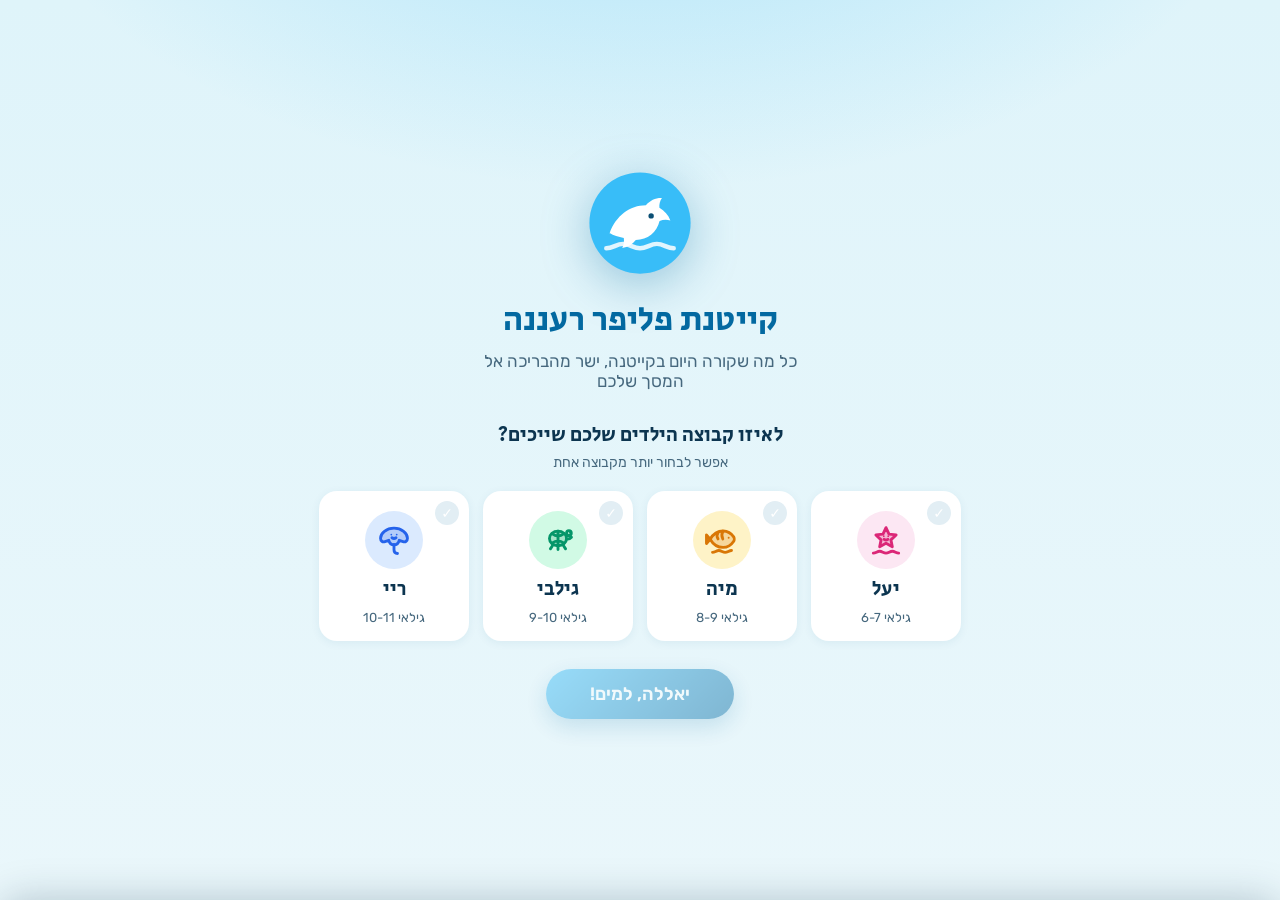
==== index.html @ cd1a670d "קייטנת פליפר רעננה: אפליקציית לו"ז חיה להורים - לו"ז יומי לכל קבוצה עם ציר זמן פרופורציונלי, אייקוני" ====
<!DOCTYPE html>
<html lang="he" dir="rtl">
<head>
  <meta charset="UTF-8">
  <meta name="viewport" content="width=device-width, initial-scale=1, viewport-fit=cover">
  <title>קייטנת פליפר רעננה — הלו"ז היומי</title>
  <meta name="description" content="הלו&quot;ז היומי של קייטנת פליפר ברעננה: מה הילדים עושים עכשיו, מה מחכה בהמשך היום, והודעות חשובות להורים.">
  <meta name="theme-color" content="#0c4a6e">
  <link rel="icon" href="assets/favicon.svg" type="image/svg+xml">
  <link rel="apple-touch-icon" href="assets/favicon.svg">
  <link rel="preconnect" href="https://fonts.googleapis.com">
  <link rel="preconnect" href="https://fonts.gstatic.com" crossorigin>
  <link href="https://fonts.googleapis.com/css2?family=Rubik:wght@400;500;600;700&family=Secular+One&display=swap" rel="stylesheet">
  <link rel="stylesheet" href="css/style.css">
</head>
<body>

  <!-- שער כניסה: בחירת קבוצות -->
  <div id="gate" hidden>
    <div class="gate-logo" id="gate-logo"></div>
    <h1 class="gate-title">קייטנת פליפר רעננה</h1>
    <p class="gate-sub">כל מה שקורה היום בקייטנה, ישר מהבריכה אל המסך שלכם</p>
    <h2 class="gate-question">לאיזו קבוצה הילדים שלכם שייכים?</h2>
    <p class="gate-hint">אפשר לבחור יותר מקבוצה אחת</p>
    <div class="group-grid" id="gate-groups"></div>
    <button class="gate-cta" id="gate-cta" disabled>יאללה, למים!</button>
  </div>

  <!-- האפליקציה -->
  <div id="app" hidden>
    <div class="sticky-stack" id="sticky-stack">
      <header class="topbar">
        <div class="logo" id="top-logo"></div>
        <div class="titles">
          <h1>קייטנת פליפר רעננה</h1>
          <div class="day-theme" id="top-theme"></div>
        </div>
        <button class="settings-btn" id="settings-btn" aria-label="החלפת קבוצות">
          <svg viewBox="0 0 24 24" fill="none" stroke="currentColor" stroke-width="1.8" stroke-linecap="round">
            <circle cx="12" cy="12" r="3.2"/>
            <path d="M19.4 13.9a7.6 7.6 0 000-3.8l2-1.5-2-3.4-2.4.9a7.6 7.6 0 00-3.3-1.9L13.2 2h-2.4l-.5 2.2a7.6 7.6 0 00-3.3 1.9l-2.4-.9-2 3.4 2 1.5a7.6 7.6 0 000 3.8l-2 1.5 2 3.4 2.4-.9a7.6 7.6 0 003.3 1.9l.5 2.2h2.4l.5-2.2a7.6 7.6 0 003.3-1.9l2.4.9 2-3.4z"/>
          </svg>
        </button>
      </header>
      <div class="ticker" id="ticker" hidden>
        <div class="ticker-track" id="ticker-track"></div>
      </div>
      <nav class="days" id="days" aria-label="ימי הקייטנה"></nav>
    </div>

    <section class="now-banner" id="now-banner" hidden></section>

    <div class="tl-scroll">
      <div class="timeline" id="timeline"></div>
    </div>

    <div class="hours-note">
      <span class="pill">יום קצר עד <b>13:30</b></span>
      <span class="pill">יום ארוך עד <b>16:00</b></span>
    </div>

    <section class="legend" id="legend"></section>

    <div class="sync-note" id="sync-note"></div>
    <footer class="credit">
      עשוי באהבה לקייטנת פליפר רעננה 💙
    </footer>
  </div>

  <!-- הגדרות -->
  <div class="sheet-backdrop" id="sheet-backdrop"></div>
  <div class="settings-sheet" id="settings-sheet" role="dialog" aria-label="הגדרות">
    <div class="sheet-handle"></div>
    <h2>הקבוצות שלנו</h2>
    <p class="s-sub">בחרו את הקבוצות שתרצו לראות. הבחירה נשמרת במכשיר.</p>
    <div class="group-grid" id="settings-groups"></div>
    <button class="sheet-save" id="sheet-save">שמירה</button>
    <div class="sheet-links">
      <a href="admin.html">ניהול הקייטנה</a>
    </div>
  </div>

  <script type="module" src="js/app.js"></script>
</body>
</html>
---- css/style.css ----
/* ============ קייטנת פליפר רעננה — עיצוב ============ */

:root {
  --ink: #0c3550;
  --ink-soft: #46687e;
  --bg: #eaf7fb;
  --card: #ffffff;
  --brand-1: #38bdf8;
  --brand-2: #0369a1;
  --sun: #fbbf24;
  --coral: #fb7185;
  --line: #d3e8f0;
  --radius: 18px;
  --shadow: 0 6px 24px rgba(7, 89, 133, .10);
  --shadow-soft: 0 2px 10px rgba(7, 89, 133, .07);
  --min-px: 2.3;   /* פיקסלים לדקה בציר הזמן */
  --sticky-top: 0px;
}

* { margin: 0; padding: 0; box-sizing: border-box; }

html { scroll-behavior: smooth; }

body {
  font-family: 'Rubik', system-ui, sans-serif;
  color: var(--ink);
  background:
    radial-gradient(1200px 500px at 85% -100px, rgba(56, 189, 248, .18), transparent 60%),
    radial-gradient(900px 420px at 10% -80px, rgba(251, 191, 36, .14), transparent 60%),
    var(--bg);
  min-height: 100vh;
  -webkit-font-smoothing: antialiased;
}

h1, h2, h3, .display { font-family: 'Secular One', 'Rubik', sans-serif; font-weight: 400; }

button { font: inherit; color: inherit; background: none; border: 0; cursor: pointer; -webkit-tap-highlight-color: transparent; }

svg { display: block; }

/* ============ שער כניסה ============ */

#gate[hidden], .ticker[hidden], .now-banner[hidden] { display: none; }

#gate {
  min-height: 100vh; min-height: 100dvh;
  display: flex; flex-direction: column; align-items: center; justify-content: center;
  padding: 28px 20px 40px;
  text-align: center;
  background:
    radial-gradient(1000px 600px at 50% -200px, rgba(56, 189, 248, .30), transparent 65%),
    linear-gradient(180deg, #dff4fa 0%, #eaf7fb 100%);
}

.gate-logo { width: 108px; height: 108px; filter: drop-shadow(0 10px 24px rgba(3, 105, 161, .35)); animation: float 4s ease-in-out infinite; }

@keyframes float {
  0%, 100% { transform: translateY(0) rotate(-2deg); }
  50% { transform: translateY(-10px) rotate(2deg); }
}

.gate-title { font-size: 34px; margin-top: 18px; color: var(--brand-2); }
.gate-sub { font-size: 17px; color: var(--ink-soft); margin-top: 6px; max-width: 340px; }
.gate-question { margin-top: 30px; font-size: 20px; }
.gate-hint { color: var(--ink-soft); font-size: 14px; margin-top: 4px; }

.group-grid {
  display: grid; grid-template-columns: repeat(2, minmax(140px, 170px));
  gap: 14px; margin-top: 20px; width: 100%; max-width: 380px; justify-content: center;
}

.group-card {
  position: relative;
  background: var(--card);
  border: 2.5px solid transparent;
  border-radius: var(--radius);
  padding: 18px 10px 14px;
  box-shadow: var(--shadow-soft);
  display: flex; flex-direction: column; align-items: center; gap: 6px;
  transition: transform .15s ease, border-color .15s ease, box-shadow .15s ease;
}
.group-card:active { transform: scale(.96); }
.group-card .avatar { width: 58px; height: 58px; border-radius: 50%; display: grid; place-items: center; }
.group-card .avatar svg { width: 38px; height: 38px; }
.group-card .g-name { font-size: 20px; font-family: 'Secular One', sans-serif; }
.group-card .g-ages { font-size: 13px; color: var(--ink-soft); }
.group-card .tick {
  position: absolute; top: 8px; inset-inline-start: 8px;
  width: 24px; height: 24px; border-radius: 50%;
  background: #e2eef4; color: #fff; display: grid; place-items: center;
  font-size: 14px; transition: background .15s ease;
}
.group-card.selected { border-color: var(--gc, var(--brand-1)); box-shadow: var(--shadow); }
.group-card.selected .tick { background: var(--gc, var(--brand-1)); }

.gate-cta {
  margin-top: 28px;
  background: linear-gradient(135deg, var(--brand-1), var(--brand-2));
  color: #fff; font-size: 18px; font-weight: 600;
  padding: 14px 44px; border-radius: 999px;
  box-shadow: 0 8px 22px rgba(3, 105, 161, .35);
  transition: opacity .15s ease, transform .15s ease;
}
.gate-cta:disabled { opacity: .45; }
.gate-cta:not(:disabled):active { transform: scale(.97); }

/* ============ מבנה ראשי ============ */

#app[hidden] { display: none; }

.sticky-stack { position: sticky; top: 0; z-index: 50; }

.topbar {
  background: linear-gradient(135deg, #0c4a6e 0%, #0369a1 55%, #0ea5e9 130%);
  color: #fff;
  padding: 10px 16px;
  display: flex; align-items: center; gap: 10px;
}
.topbar .logo { width: 40px; height: 40px; flex: 0 0 auto; }
.topbar .titles { flex: 1; min-width: 0; }
.topbar h1 { font-size: 19px; line-height: 1.1; }
.topbar .day-theme { font-size: 12.5px; opacity: .85; white-space: nowrap; overflow: hidden; text-overflow: ellipsis; }
.topbar .settings-btn {
  width: 40px; height: 40px; border-radius: 12px;
  background: rgba(255, 255, 255, .14);
  display: grid; place-items: center;
}
.topbar .settings-btn svg { width: 22px; height: 22px; }

/* ============ טיקר הודעות ============ */

.ticker {
  background: #083b5c;
  color: #fdf6d8;
  overflow: hidden; position: relative;
  border-bottom: 2px solid rgba(56, 189, 248, .4);
}
.ticker-track {
  display: inline-flex; gap: 44px; align-items: center;
  padding: 8px 0;
  white-space: nowrap;
  animation: ticker var(--ticker-dur, 30s) linear infinite;
  will-change: transform;
}
.ticker:active .ticker-track, .ticker:hover .ticker-track { animation-play-state: paused; }
@keyframes ticker { from { transform: translateX(0); } to { transform: translateX(50%); } }

.ticker-item { display: inline-flex; align-items: center; gap: 8px; font-size: 14.5px; }
.ticker-item .dot { width: 7px; height: 7px; border-radius: 50%; background: var(--sun); flex: 0 0 auto; }
.ticker-item.important { color: #ffe4a8; font-weight: 600; }
.ticker-item.important .dot { background: var(--coral); box-shadow: 0 0 0 3px rgba(251, 113, 133, .3); }

/* ============ ניווט ימים ============ */

.days {
  background: rgba(234, 247, 251, .92);
  backdrop-filter: blur(10px);
  border-bottom: 1px solid var(--line);
  display: flex; gap: 8px; padding: 10px 14px;
  overflow-x: auto; scrollbar-width: none;
}
.days::-webkit-scrollbar { display: none; }

.day-chip {
  flex: 0 0 auto;
  display: flex; flex-direction: column; align-items: center;
  padding: 7px 16px; border-radius: 14px;
  background: #fff; border: 1.5px solid var(--line);
  color: var(--ink-soft);
  transition: all .15s ease;
}
.day-chip .d-letter { font-family: 'Secular One', sans-serif; font-size: 16px; color: var(--ink); }
.day-chip .d-date { font-size: 11.5px; }
.day-chip.active {
  background: linear-gradient(135deg, var(--brand-1), var(--brand-2));
  border-color: transparent; color: rgba(255, 255, 255, .85);
  box-shadow: 0 4px 14px rgba(3, 105, 161, .3);
}
.day-chip.active .d-letter { color: #fff; }
.day-chip.today:not(.active) { border-color: var(--sun); }
.day-chip.today .d-letter::after { content: '●'; font-size: 7px; color: var(--sun); vertical-align: super; margin-inline-start: 3px; }

/* ============ באנר "עכשיו" ============ */

.now-banner {
  margin: 14px 14px 0;
  border-radius: var(--radius);
  background: linear-gradient(120deg, #fff7e0, #ffffff 70%);
  border: 1.5px solid #fde68a;
  box-shadow: var(--shadow-soft);
  padding: 12px 14px;
  display: flex; flex-direction: column; gap: 10px;
}
.now-banner .nb-head { display: flex; align-items: center; gap: 8px; font-size: 13px; font-weight: 600; color: #b45309; }
.now-banner .pulse {
  width: 10px; height: 10px; border-radius: 50%; background: var(--coral);
  animation: pulse 1.6s ease-out infinite;
}
@keyframes pulse {
  0% { box-shadow: 0 0 0 0 rgba(251, 113, 133, .55); }
  100% { box-shadow: 0 0 0 12px rgba(251, 113, 133, 0); }
}
.nb-row { display: flex; align-items: center; gap: 10px; }
.nb-row .nb-icon {
  width: 40px; height: 40px; border-radius: 12px; flex: 0 0 auto;
  display: grid; place-items: center;
}
.nb-row .nb-icon svg { width: 24px; height: 24px; }
.nb-row .nb-info { flex: 1; min-width: 0; }
.nb-row .nb-group { font-size: 12px; font-weight: 600; }
.nb-row .nb-label { font-size: 15px; font-weight: 500; line-height: 1.25; }
.nb-row .nb-time { font-size: 12px; color: var(--ink-soft); direction: ltr; text-align: right; }
.nb-progress { height: 5px; border-radius: 99px; background: #eef4f7; overflow: hidden; margin-top: 5px; }
.nb-progress > i { display: block; height: 100%; border-radius: 99px; background: linear-gradient(90deg, var(--brand-1), var(--brand-2)); }

/* ============ ציר זמן ============ */

.tl-scroll { overflow-x: auto; }
.timeline {
  display: flex; gap: 10px;
  padding: 16px 6px 30px 14px;
  min-width: min-content;
}

.tl-gutter {
  flex: 0 0 40px;
  position: relative;
}
.tl-mark {
  position: absolute; inset-inline-start: 0; width: 100%;
  font-size: 11px; color: var(--ink-soft);
  transform: translateY(-50%);
  text-align: center;
}
.tl-mark::after {
  content: ''; position: absolute; top: 50%; inset-inline-end: -8px;
  width: 6px; height: 1px; background: var(--line);
}
.tl-mark.hour { font-weight: 600; color: var(--ink); }

.tl-col { flex: 1 1 0; min-width: 0; position: relative; }
.timeline.multi .tl-col { min-width: min(39vw, 300px); }
.timeline.multi3 .tl-col { min-width: min(56vw, 300px); }
.tl-scroll { scroll-snap-type: x proximity; }
.timeline.multi3 .tl-col { scroll-snap-align: center; }

.tl-col-head {
  position: sticky; top: var(--sticky-top);
  z-index: 5;
  display: flex; align-items: center; justify-content: center; gap: 7px;
  padding: 6px 10px; margin-bottom: 8px;
  border-radius: 12px;
  background: var(--gsoft); color: var(--gcol);
  font-family: 'Secular One', sans-serif; font-size: 15px;
  border: 1.5px solid color-mix(in srgb, var(--gcol) 30%, transparent);
}
.tl-col-head svg { width: 20px; height: 20px; }
.tl-col-head .ages { font-family: 'Rubik'; font-size: 11.5px; opacity: .75; }

.tl-canvas { position: relative; }

.tl-line {
  position: absolute; inset-inline: 0; height: 1px;
  background: var(--line); opacity: .55;
}

.act {
  position: absolute; inset-inline: 2px;
  border-radius: 14px;
  background: var(--soft);
  border: 1.5px solid color-mix(in srgb, var(--col) 32%, transparent);
  border-inline-start: 4.5px solid var(--col);
  padding: 6px 9px;
  display: flex; gap: 8px; align-items: flex-start;
  overflow: hidden;
  box-shadow: var(--shadow-soft);
  transition: box-shadow .2s ease, transform .2s ease;
}
.act .a-icon {
  color: var(--col); flex: 0 0 auto;
  width: 26px; height: 26px; border-radius: 9px;
  background: color-mix(in srgb, var(--col) 12%, #fff);
  display: grid; place-items: center;
  margin-top: 1px;
}
.act .a-icon svg { width: 17px; height: 17px; }
.act .a-body { min-width: 0; }
.act .a-time { font-size: 11px; font-weight: 600; color: var(--col); letter-spacing: .2px; direction: ltr; text-align: right; }
.act .a-label { font-size: 13.5px; font-weight: 500; line-height: 1.22; color: var(--ink); }
.act.compact { padding-top: 4px; padding-bottom: 4px; align-items: center; }
.act.compact .a-icon { width: 21px; height: 21px; }
.act.compact .a-icon svg { width: 14px; height: 14px; }
.act.compact .a-label { font-size: 12px; white-space: nowrap; overflow: hidden; text-overflow: ellipsis; }
.act.compact .a-time { font-size: 10px; }

.act.now-active {
  box-shadow: 0 0 0 2.5px var(--col), 0 10px 24px color-mix(in srgb, var(--col) 35%, transparent);
  animation: glow 2.4s ease-in-out infinite;
  z-index: 3;
}
@keyframes glow {
  0%, 100% { box-shadow: 0 0 0 2.5px var(--col), 0 8px 20px color-mix(in srgb, var(--col) 30%, transparent); }
  50% { box-shadow: 0 0 0 3.5px var(--col), 0 10px 28px color-mix(in srgb, var(--col) 50%, transparent); }
}
.act .now-tag {
  position: absolute; bottom: 5px; inset-inline-end: 7px;
  background: var(--coral); color: #fff;
  font-size: 9.5px; font-weight: 700;
  padding: 2px 7px; border-radius: 99px;
  letter-spacing: .3px;
}

/* קו "עכשיו" רוחבי */
.now-line {
  position: absolute; inset-inline: 0; height: 0;
  border-top: 2px dashed var(--coral);
  z-index: 4; pointer-events: none;
}
.now-line::before {
  content: '';
  position: absolute; inset-inline-start: -7px; top: -6px;
  width: 10px; height: 10px; border-radius: 50%;
  background: var(--coral);
  box-shadow: 0 0 0 3px rgba(251, 113, 133, .3);
}

/* קו איסוף */
.pickup-line {
  position: absolute; inset-inline: 0;
  border-top: 1.5px dashed #94a3b8;
  z-index: 2; pointer-events: none;
}
.pickup-line span {
  position: absolute; top: -9px; inset-inline-start: 50%; transform: translateX(50%);
  background: #f1f5f9; color: #475569;
  font-size: 10px; font-weight: 600;
  padding: 1px 9px; border-radius: 99px;
  border: 1px solid #cbd5e1;
  white-space: nowrap;
}

/* ============ תחתית ============ */

.legend {
  margin: 6px 14px 20px;
  background: #fff; border-radius: var(--radius);
  box-shadow: var(--shadow-soft);
  padding: 14px 16px;
}
.legend h3 { font-size: 15px; margin-bottom: 10px; }
.legend-grid { display: grid; grid-template-columns: repeat(auto-fill, minmax(150px, 1fr)); gap: 8px; }
.legend-item { display: flex; align-items: center; gap: 8px; font-size: 12.5px; color: var(--ink-soft); }
.legend-item .sw {
  width: 24px; height: 24px; border-radius: 8px; flex: 0 0 auto;
  display: grid; place-items: center; color: var(--col); background: var(--soft);
}
.legend-item .sw svg { width: 15px; height: 15px; }

.hours-note {
  margin: 0 14px 16px;
  display: flex; gap: 10px; justify-content: center;
  font-size: 12.5px; color: var(--ink-soft);
}
.hours-note b { color: var(--ink); }
.hours-note .pill { background: #fff; border: 1px solid var(--line); border-radius: 99px; padding: 5px 14px; }

footer.credit {
  text-align: center; font-size: 11.5px; color: #7ba2b6;
  padding: 0 14px 26px;
}
footer.credit a { color: inherit; }

.sync-note { text-align: center; font-size: 11px; color: #90b6c8; padding-bottom: 10px; }
.sync-note.stale { color: #d97706; }

/* ============ תפריט הגדרות (bottom sheet) ============ */

.sheet-backdrop {
  position: fixed; inset: 0; z-index: 90;
  background: rgba(7, 45, 66, .45);
  opacity: 0; pointer-events: none; transition: opacity .2s ease;
}
.sheet-backdrop.open { opacity: 1; pointer-events: auto; }

.settings-sheet {
  position: fixed; inset-inline: 0; bottom: 0; z-index: 95;
  background: #fff; border-radius: 22px 22px 0 0;
  padding: 10px 18px calc(20px + env(safe-area-inset-bottom));
  transform: translateY(105%); transition: transform .25s cubic-bezier(.3, .9, .3, 1);
  box-shadow: 0 -10px 40px rgba(7, 45, 66, .25);
  max-height: 82vh; overflow-y: auto;
}
.settings-sheet.open { transform: translateY(0); }
.sheet-handle { width: 44px; height: 5px; border-radius: 99px; background: #d8e6ec; margin: 4px auto 14px; }
.settings-sheet h2 { font-size: 20px; margin-bottom: 4px; }
.settings-sheet .s-sub { font-size: 13.5px; color: var(--ink-soft); margin-bottom: 14px; }
.settings-sheet .group-grid { max-width: none; margin-top: 4px; }
.sheet-save {
  width: 100%; margin-top: 18px;
  background: linear-gradient(135deg, var(--brand-1), var(--brand-2));
  color: #fff; font-size: 16px; font-weight: 600;
  padding: 13px; border-radius: 14px;
}
.sheet-links { margin-top: 14px; text-align: center; font-size: 12.5px; }
.sheet-links a { color: var(--ink-soft); }

/* ============ מסכים רחבים ============ */

@media (min-width: 760px) {
  .topbar { padding-inline: max(24px, calc((100vw - 1060px) / 2)); }
  .days { padding-inline: max(24px, calc((100vw - 1060px) / 2)); justify-content: center; }
  .now-banner, .legend, .hours-note { max-width: 1060px; margin-inline: auto; }
  .now-banner { margin-top: 18px; }
  .now-banner .nb-rows { display: grid; grid-template-columns: repeat(auto-fit, minmax(280px, 1fr)); gap: 10px 22px; }
  .timeline { max-width: 1080px; margin-inline: auto; padding-inline: 24px; }
  .timeline.multi .tl-col { min-width: 0; }
  .group-grid { grid-template-columns: repeat(4, 150px); max-width: none; }
}

@media (prefers-reduced-motion: reduce) {
  .gate-logo, .now-banner .pulse, .act.now-active { animation: none; }
  .ticker-track { animation-duration: 60s; }
}
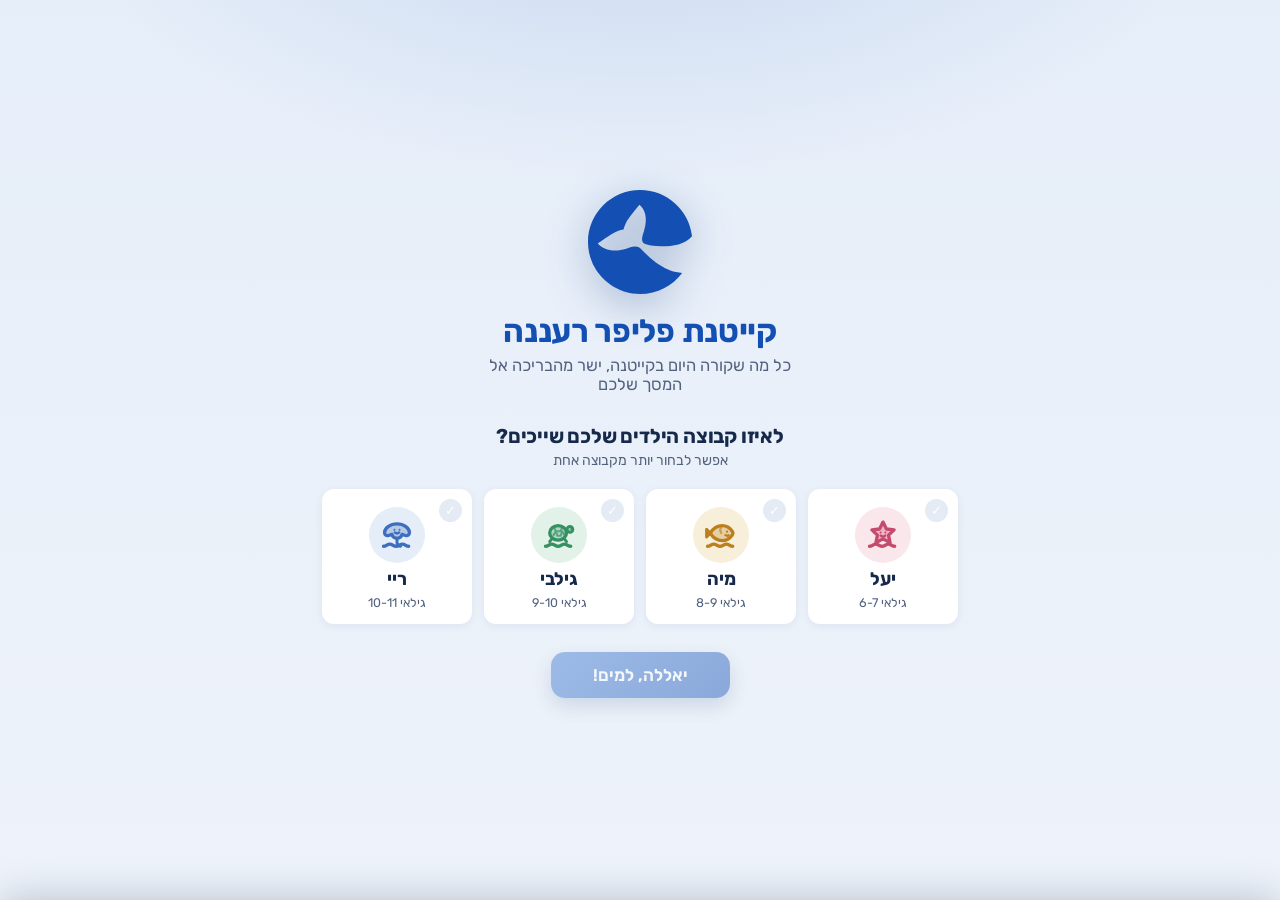
==== commit 21440537: "עיצוב מחדש לפי פידבק + לוגו אמיתי + ניהול הודעות מהאדמין - לוגו פליפר האמיתי (זנב) והפלטה נצבעה מחדש" ====
--- a/index.html
+++ b/index.html
@@ -10,7 +10,7 @@
   <link rel="apple-touch-icon" href="assets/favicon.svg">
   <link rel="preconnect" href="https://fonts.googleapis.com">
   <link rel="preconnect" href="https://fonts.gstatic.com" crossorigin>
-  <link href="https://fonts.googleapis.com/css2?family=Rubik:wght@400;500;600;700&family=Secular+One&display=swap" rel="stylesheet">
+  <link href="https://fonts.googleapis.com/css2?family=Rubik:wght@400;500;600;700&display=swap" rel="stylesheet">
   <link rel="stylesheet" href="css/style.css">
 </head>
 <body>
--- a/css/style.css
+++ b/css/style.css
@@ -1,20 +1,21 @@
 /* ============ קייטנת פליפר רעננה — עיצוב ============ */
+/* עוגן המותג: כחול פליפר #1450B4 */
 
 :root {
-  --ink: #0c3550;
-  --ink-soft: #46687e;
-  --bg: #eaf7fb;
+  --brand: #1450b4;
+  --brand-deep: #0d3577;
+  --brand-light: #3f7ad1;
+  --ink: #16294a;
+  --ink-soft: #52627e;
+  --bg: #eef3fa;
   --card: #ffffff;
-  --brand-1: #38bdf8;
-  --brand-2: #0369a1;
-  --sun: #fbbf24;
-  --coral: #fb7185;
-  --line: #d3e8f0;
-  --radius: 18px;
-  --shadow: 0 6px 24px rgba(7, 89, 133, .10);
-  --shadow-soft: 0 2px 10px rgba(7, 89, 133, .07);
+  --sun: #e8a83c;
+  --coral: #e85d75;
+  --line: #d8e2ef;
+  --radius: 12px;
+  --shadow: 0 6px 22px rgba(13, 53, 119, .10);
+  --shadow-soft: 0 2px 9px rgba(13, 53, 119, .07);
   --min-px: 2.3;   /* פיקסלים לדקה בציר הזמן */
-  --sticky-top: 0px;
 }
 
 * { margin: 0; padding: 0; box-sizing: border-box; }
@@ -25,22 +26,22 @@
   font-family: 'Rubik', system-ui, sans-serif;
   color: var(--ink);
   background:
-    radial-gradient(1200px 500px at 85% -100px, rgba(56, 189, 248, .18), transparent 60%),
-    radial-gradient(900px 420px at 10% -80px, rgba(251, 191, 36, .14), transparent 60%),
+    radial-gradient(1100px 460px at 85% -100px, rgba(20, 80, 180, .10), transparent 60%),
+    radial-gradient(850px 400px at 8% -80px, rgba(232, 168, 60, .09), transparent 60%),
     var(--bg);
   min-height: 100vh;
   -webkit-font-smoothing: antialiased;
 }
 
-h1, h2, h3, .display { font-family: 'Secular One', 'Rubik', sans-serif; font-weight: 400; }
+h1, h2, h3 { font-weight: 700; letter-spacing: -.01em; }
 
 button { font: inherit; color: inherit; background: none; border: 0; cursor: pointer; -webkit-tap-highlight-color: transparent; }
 
 svg { display: block; }
 
+#gate[hidden], .ticker[hidden], .now-banner[hidden] { display: none; }
+
 /* ============ שער כניסה ============ */
-
-#gate[hidden], .ticker[hidden], .now-banner[hidden] { display: none; }
 
 #gate {
   min-height: 100vh; min-height: 100dvh;
@@ -48,57 +49,58 @@
   padding: 28px 20px 40px;
   text-align: center;
   background:
-    radial-gradient(1000px 600px at 50% -200px, rgba(56, 189, 248, .30), transparent 65%),
-    linear-gradient(180deg, #dff4fa 0%, #eaf7fb 100%);
-}
-
-.gate-logo { width: 108px; height: 108px; filter: drop-shadow(0 10px 24px rgba(3, 105, 161, .35)); animation: float 4s ease-in-out infinite; }
+    radial-gradient(950px 560px at 50% -180px, rgba(20, 80, 180, .16), transparent 65%),
+    linear-gradient(180deg, #e6eef9 0%, #eef3fa 100%);
+}
+
+.gate-logo { width: 104px; height: 104px; color: var(--brand); filter: drop-shadow(0 10px 22px rgba(13, 53, 119, .30)); animation: float 4s ease-in-out infinite; }
+.gate-logo svg { width: 100%; height: 100%; }
 
 @keyframes float {
   0%, 100% { transform: translateY(0) rotate(-2deg); }
-  50% { transform: translateY(-10px) rotate(2deg); }
-}
-
-.gate-title { font-size: 34px; margin-top: 18px; color: var(--brand-2); }
-.gate-sub { font-size: 17px; color: var(--ink-soft); margin-top: 6px; max-width: 340px; }
+  50% { transform: translateY(-9px) rotate(2deg); }
+}
+
+.gate-title { font-size: 32px; margin-top: 18px; color: var(--brand); font-weight: 700; }
+.gate-sub { font-size: 16.5px; color: var(--ink-soft); margin-top: 6px; max-width: 340px; }
 .gate-question { margin-top: 30px; font-size: 20px; }
 .gate-hint { color: var(--ink-soft); font-size: 14px; margin-top: 4px; }
 
 .group-grid {
   display: grid; grid-template-columns: repeat(2, minmax(140px, 170px));
-  gap: 14px; margin-top: 20px; width: 100%; max-width: 380px; justify-content: center;
+  gap: 12px; margin-top: 20px; width: 100%; max-width: 380px; justify-content: center;
 }
 
 .group-card {
   position: relative;
   background: var(--card);
-  border: 2.5px solid transparent;
+  border: 2px solid transparent;
   border-radius: var(--radius);
-  padding: 18px 10px 14px;
+  padding: 16px 10px 12px;
   box-shadow: var(--shadow-soft);
-  display: flex; flex-direction: column; align-items: center; gap: 6px;
+  display: flex; flex-direction: column; align-items: center; gap: 5px;
   transition: transform .15s ease, border-color .15s ease, box-shadow .15s ease;
 }
 .group-card:active { transform: scale(.96); }
-.group-card .avatar { width: 58px; height: 58px; border-radius: 50%; display: grid; place-items: center; }
-.group-card .avatar svg { width: 38px; height: 38px; }
-.group-card .g-name { font-size: 20px; font-family: 'Secular One', sans-serif; }
-.group-card .g-ages { font-size: 13px; color: var(--ink-soft); }
+.group-card .avatar { width: 56px; height: 56px; border-radius: 50%; display: grid; place-items: center; }
+.group-card .avatar svg { width: 36px; height: 36px; }
+.group-card .g-name { font-size: 18px; font-weight: 700; }
+.group-card .g-ages { font-size: 12.5px; color: var(--ink-soft); }
 .group-card .tick {
   position: absolute; top: 8px; inset-inline-start: 8px;
-  width: 24px; height: 24px; border-radius: 50%;
-  background: #e2eef4; color: #fff; display: grid; place-items: center;
-  font-size: 14px; transition: background .15s ease;
-}
-.group-card.selected { border-color: var(--gc, var(--brand-1)); box-shadow: var(--shadow); }
-.group-card.selected .tick { background: var(--gc, var(--brand-1)); }
+  width: 23px; height: 23px; border-radius: 50%;
+  background: #e4ebf4; color: #fff; display: grid; place-items: center;
+  font-size: 13px; transition: background .15s ease;
+}
+.group-card.selected { border-color: var(--gc, var(--brand)); box-shadow: var(--shadow); }
+.group-card.selected .tick { background: var(--gc, var(--brand)); }
 
 .gate-cta {
   margin-top: 28px;
-  background: linear-gradient(135deg, var(--brand-1), var(--brand-2));
-  color: #fff; font-size: 18px; font-weight: 600;
-  padding: 14px 44px; border-radius: 999px;
-  box-shadow: 0 8px 22px rgba(3, 105, 161, .35);
+  background: linear-gradient(135deg, var(--brand-light), var(--brand));
+  color: #fff; font-size: 17px; font-weight: 600;
+  padding: 13px 42px; border-radius: 14px;
+  box-shadow: 0 8px 20px rgba(13, 53, 119, .32);
   transition: opacity .15s ease, transform .15s ease;
 }
 .gate-cta:disabled { opacity: .45; }
@@ -111,29 +113,30 @@
 .sticky-stack { position: sticky; top: 0; z-index: 50; }
 
 .topbar {
-  background: linear-gradient(135deg, #0c4a6e 0%, #0369a1 55%, #0ea5e9 130%);
+  background: linear-gradient(135deg, var(--brand-deep) 0%, var(--brand) 60%, #2565c7 130%);
   color: #fff;
   padding: 10px 16px;
-  display: flex; align-items: center; gap: 10px;
-}
-.topbar .logo { width: 40px; height: 40px; flex: 0 0 auto; }
+  display: flex; align-items: center; gap: 11px;
+}
+.topbar .logo { width: 38px; height: 38px; flex: 0 0 auto; color: #fff; }
+.topbar .logo svg { width: 100%; height: 100%; }
 .topbar .titles { flex: 1; min-width: 0; }
-.topbar h1 { font-size: 19px; line-height: 1.1; }
+.topbar h1 { font-size: 18px; line-height: 1.15; font-weight: 700; }
 .topbar .day-theme { font-size: 12.5px; opacity: .85; white-space: nowrap; overflow: hidden; text-overflow: ellipsis; }
 .topbar .settings-btn {
-  width: 40px; height: 40px; border-radius: 12px;
+  width: 40px; height: 40px; border-radius: 10px;
   background: rgba(255, 255, 255, .14);
   display: grid; place-items: center;
 }
-.topbar .settings-btn svg { width: 22px; height: 22px; }
+.topbar .settings-btn svg { width: 21px; height: 21px; }
 
 /* ============ טיקר הודעות ============ */
 
 .ticker {
-  background: #083b5c;
-  color: #fdf6d8;
+  background: #0a2a5e;
+  color: #f3f6ee;
   overflow: hidden; position: relative;
-  border-bottom: 2px solid rgba(56, 189, 248, .4);
+  border-bottom: 2px solid rgba(63, 122, 209, .45);
 }
 .ticker-track {
   display: inline-flex; gap: 44px; align-items: center;
@@ -147,16 +150,16 @@
 
 .ticker-item { display: inline-flex; align-items: center; gap: 8px; font-size: 14.5px; }
 .ticker-item .dot { width: 7px; height: 7px; border-radius: 50%; background: var(--sun); flex: 0 0 auto; }
-.ticker-item.important { color: #ffe4a8; font-weight: 600; }
-.ticker-item.important .dot { background: var(--coral); box-shadow: 0 0 0 3px rgba(251, 113, 133, .3); }
+.ticker-item.important { color: #ffd98f; font-weight: 600; }
+.ticker-item.important .dot { background: var(--coral); box-shadow: 0 0 0 3px rgba(232, 93, 117, .3); }
 
 /* ============ ניווט ימים ============ */
 
 .days {
-  background: rgba(234, 247, 251, .92);
+  background: rgba(238, 243, 250, .93);
   backdrop-filter: blur(10px);
   border-bottom: 1px solid var(--line);
-  display: flex; gap: 8px; padding: 10px 14px;
+  display: flex; gap: 8px; padding: 9px 14px;
   overflow-x: auto; scrollbar-width: none;
 }
 .days::-webkit-scrollbar { display: none; }
@@ -164,17 +167,17 @@
 .day-chip {
   flex: 0 0 auto;
   display: flex; flex-direction: column; align-items: center;
-  padding: 7px 16px; border-radius: 14px;
+  padding: 6px 15px; border-radius: 10px;
   background: #fff; border: 1.5px solid var(--line);
   color: var(--ink-soft);
   transition: all .15s ease;
 }
-.day-chip .d-letter { font-family: 'Secular One', sans-serif; font-size: 16px; color: var(--ink); }
+.day-chip .d-letter { font-weight: 700; font-size: 14.5px; color: var(--ink); }
 .day-chip .d-date { font-size: 11.5px; }
 .day-chip.active {
-  background: linear-gradient(135deg, var(--brand-1), var(--brand-2));
+  background: linear-gradient(135deg, var(--brand-light), var(--brand));
   border-color: transparent; color: rgba(255, 255, 255, .85);
-  box-shadow: 0 4px 14px rgba(3, 105, 161, .3);
+  box-shadow: 0 4px 12px rgba(13, 53, 119, .28);
 }
 .day-chip.active .d-letter { color: #fff; }
 .day-chip.today:not(.active) { border-color: var(--sun); }
@@ -185,24 +188,24 @@
 .now-banner {
   margin: 14px 14px 0;
   border-radius: var(--radius);
-  background: linear-gradient(120deg, #fff7e0, #ffffff 70%);
-  border: 1.5px solid #fde68a;
+  background: linear-gradient(120deg, #fdf6e6, #ffffff 70%);
+  border: 1.5px solid #f3ddb0;
   box-shadow: var(--shadow-soft);
   padding: 12px 14px;
   display: flex; flex-direction: column; gap: 10px;
 }
-.now-banner .nb-head { display: flex; align-items: center; gap: 8px; font-size: 13px; font-weight: 600; color: #b45309; }
+.now-banner .nb-head { display: flex; align-items: center; gap: 8px; font-size: 13px; font-weight: 600; color: #a8721e; }
 .now-banner .pulse {
   width: 10px; height: 10px; border-radius: 50%; background: var(--coral);
   animation: pulse 1.6s ease-out infinite;
 }
 @keyframes pulse {
-  0% { box-shadow: 0 0 0 0 rgba(251, 113, 133, .55); }
-  100% { box-shadow: 0 0 0 12px rgba(251, 113, 133, 0); }
+  0% { box-shadow: 0 0 0 0 rgba(232, 93, 117, .5); }
+  100% { box-shadow: 0 0 0 12px rgba(232, 93, 117, 0); }
 }
 .nb-row { display: flex; align-items: center; gap: 10px; }
 .nb-row .nb-icon {
-  width: 40px; height: 40px; border-radius: 12px; flex: 0 0 auto;
+  width: 40px; height: 40px; border-radius: 10px; flex: 0 0 auto;
   display: grid; place-items: center;
 }
 .nb-row .nb-icon svg { width: 24px; height: 24px; }
@@ -210,12 +213,12 @@
 .nb-row .nb-group { font-size: 12px; font-weight: 600; }
 .nb-row .nb-label { font-size: 15px; font-weight: 500; line-height: 1.25; }
 .nb-row .nb-time { font-size: 12px; color: var(--ink-soft); direction: ltr; text-align: right; }
-.nb-progress { height: 5px; border-radius: 99px; background: #eef4f7; overflow: hidden; margin-top: 5px; }
-.nb-progress > i { display: block; height: 100%; border-radius: 99px; background: linear-gradient(90deg, var(--brand-1), var(--brand-2)); }
+.nb-progress { height: 5px; border-radius: 99px; background: #edf1f6; overflow: hidden; margin-top: 5px; }
+.nb-progress > i { display: block; height: 100%; border-radius: 99px; background: linear-gradient(90deg, var(--brand-light), var(--brand)); }
 
 /* ============ ציר זמן ============ */
 
-.tl-scroll { overflow-x: auto; }
+.tl-scroll { overflow-x: auto; scroll-snap-type: x proximity; }
 .timeline {
   display: flex; gap: 10px;
   padding: 16px 6px 30px 14px;
@@ -240,22 +243,21 @@
 
 .tl-col { flex: 1 1 0; min-width: 0; position: relative; }
 .timeline.multi .tl-col { min-width: min(39vw, 300px); }
-.timeline.multi3 .tl-col { min-width: min(56vw, 300px); }
-.tl-scroll { scroll-snap-type: x proximity; }
-.timeline.multi3 .tl-col { scroll-snap-align: center; }
+.timeline.multi3 .tl-col { min-width: min(56vw, 300px); scroll-snap-align: center; }
 
 .tl-col-head {
-  position: sticky; top: var(--sticky-top);
-  z-index: 5;
-  display: flex; align-items: center; justify-content: center; gap: 7px;
+  display: flex; align-items: center; justify-content: center; gap: 8px;
   padding: 6px 10px; margin-bottom: 8px;
-  border-radius: 12px;
+  border-radius: 10px;
   background: var(--gsoft); color: var(--gcol);
-  font-family: 'Secular One', sans-serif; font-size: 15px;
-  border: 1.5px solid color-mix(in srgb, var(--gcol) 30%, transparent);
-}
-.tl-col-head svg { width: 20px; height: 20px; }
-.tl-col-head .ages { font-family: 'Rubik'; font-size: 11.5px; opacity: .75; }
+  font-size: 14px;
+  border: 1.5px solid color-mix(in srgb, var(--gcol) 28%, transparent);
+}
+.tl-col-head svg { width: 22px; height: 22px; flex: 0 0 auto; }
+.tl-col-head .head-txt { display: flex; flex-direction: column; align-items: flex-start; min-width: 0; }
+.tl-col-head .head-name { font-weight: 700; line-height: 1.15; }
+.tl-col-head .head-sub { font-size: 11px; opacity: .8; line-height: 1.2; }
+.tl-col-head.ghost { visibility: hidden; }
 
 .tl-canvas { position: relative; }
 
@@ -266,24 +268,24 @@
 
 .act {
   position: absolute; inset-inline: 2px;
-  border-radius: 14px;
+  border-radius: 10px;
   background: var(--soft);
-  border: 1.5px solid color-mix(in srgb, var(--col) 32%, transparent);
-  border-inline-start: 4.5px solid var(--col);
+  border: 1px solid color-mix(in srgb, var(--col) 26%, transparent);
+  border-inline-start: 4px solid var(--col);
   padding: 6px 9px;
   display: flex; gap: 8px; align-items: flex-start;
   overflow: hidden;
   box-shadow: var(--shadow-soft);
-  transition: box-shadow .2s ease, transform .2s ease;
+  transition: box-shadow .2s ease;
 }
 .act .a-icon {
   color: var(--col); flex: 0 0 auto;
-  width: 26px; height: 26px; border-radius: 9px;
-  background: color-mix(in srgb, var(--col) 12%, #fff);
+  width: 27px; height: 27px; border-radius: 8px;
+  background: color-mix(in srgb, var(--col) 11%, #fff);
   display: grid; place-items: center;
   margin-top: 1px;
 }
-.act .a-icon svg { width: 17px; height: 17px; }
+.act .a-icon svg { width: 18px; height: 18px; }
 .act .a-body { min-width: 0; }
 .act .a-time { font-size: 11px; font-weight: 600; color: var(--col); letter-spacing: .2px; direction: ltr; text-align: right; }
 .act .a-label { font-size: 13.5px; font-weight: 500; line-height: 1.22; color: var(--ink); }
@@ -294,13 +296,13 @@
 .act.compact .a-time { font-size: 10px; }
 
 .act.now-active {
-  box-shadow: 0 0 0 2.5px var(--col), 0 10px 24px color-mix(in srgb, var(--col) 35%, transparent);
+  box-shadow: 0 0 0 2px var(--col), 0 8px 20px color-mix(in srgb, var(--col) 32%, transparent);
   animation: glow 2.4s ease-in-out infinite;
   z-index: 3;
 }
 @keyframes glow {
-  0%, 100% { box-shadow: 0 0 0 2.5px var(--col), 0 8px 20px color-mix(in srgb, var(--col) 30%, transparent); }
-  50% { box-shadow: 0 0 0 3.5px var(--col), 0 10px 28px color-mix(in srgb, var(--col) 50%, transparent); }
+  0%, 100% { box-shadow: 0 0 0 2px var(--col), 0 7px 18px color-mix(in srgb, var(--col) 28%, transparent); }
+  50% { box-shadow: 0 0 0 3px var(--col), 0 9px 26px color-mix(in srgb, var(--col) 46%, transparent); }
 }
 .act .now-tag {
   position: absolute; bottom: 5px; inset-inline-end: 7px;
@@ -321,7 +323,7 @@
   position: absolute; inset-inline-start: -7px; top: -6px;
   width: 10px; height: 10px; border-radius: 50%;
   background: var(--coral);
-  box-shadow: 0 0 0 3px rgba(251, 113, 133, .3);
+  box-shadow: 0 0 0 3px rgba(232, 93, 117, .3);
 }
 
 /* קו איסוף */
@@ -351,10 +353,10 @@
 .legend-grid { display: grid; grid-template-columns: repeat(auto-fill, minmax(150px, 1fr)); gap: 8px; }
 .legend-item { display: flex; align-items: center; gap: 8px; font-size: 12.5px; color: var(--ink-soft); }
 .legend-item .sw {
-  width: 24px; height: 24px; border-radius: 8px; flex: 0 0 auto;
-  display: grid; place-items: center; color: var(--col); background: var(--soft);
-}
-.legend-item .sw svg { width: 15px; height: 15px; }
+  width: 25px; height: 25px; border-radius: 7px; flex: 0 0 auto;
+  display: grid; place-items: center;
+}
+.legend-item .sw svg { width: 16px; height: 16px; }
 
 .hours-note {
   margin: 0 14px 16px;
@@ -365,41 +367,41 @@
 .hours-note .pill { background: #fff; border: 1px solid var(--line); border-radius: 99px; padding: 5px 14px; }
 
 footer.credit {
-  text-align: center; font-size: 11.5px; color: #7ba2b6;
+  text-align: center; font-size: 11.5px; color: #8199b8;
   padding: 0 14px 26px;
 }
 footer.credit a { color: inherit; }
 
-.sync-note { text-align: center; font-size: 11px; color: #90b6c8; padding-bottom: 10px; }
-.sync-note.stale { color: #d97706; }
+.sync-note { text-align: center; font-size: 11px; color: #91a7c4; padding-bottom: 10px; }
+.sync-note.stale { color: #c9871f; }
 
 /* ============ תפריט הגדרות (bottom sheet) ============ */
 
 .sheet-backdrop {
   position: fixed; inset: 0; z-index: 90;
-  background: rgba(7, 45, 66, .45);
+  background: rgba(10, 30, 66, .45);
   opacity: 0; pointer-events: none; transition: opacity .2s ease;
 }
 .sheet-backdrop.open { opacity: 1; pointer-events: auto; }
 
 .settings-sheet {
   position: fixed; inset-inline: 0; bottom: 0; z-index: 95;
-  background: #fff; border-radius: 22px 22px 0 0;
+  background: #fff; border-radius: 18px 18px 0 0;
   padding: 10px 18px calc(20px + env(safe-area-inset-bottom));
   transform: translateY(105%); transition: transform .25s cubic-bezier(.3, .9, .3, 1);
-  box-shadow: 0 -10px 40px rgba(7, 45, 66, .25);
+  box-shadow: 0 -10px 40px rgba(10, 30, 66, .25);
   max-height: 82vh; overflow-y: auto;
 }
 .settings-sheet.open { transform: translateY(0); }
-.sheet-handle { width: 44px; height: 5px; border-radius: 99px; background: #d8e6ec; margin: 4px auto 14px; }
-.settings-sheet h2 { font-size: 20px; margin-bottom: 4px; }
+.sheet-handle { width: 44px; height: 5px; border-radius: 99px; background: #dbe4ee; margin: 4px auto 14px; }
+.settings-sheet h2 { font-size: 19px; margin-bottom: 4px; }
 .settings-sheet .s-sub { font-size: 13.5px; color: var(--ink-soft); margin-bottom: 14px; }
 .settings-sheet .group-grid { max-width: none; margin-top: 4px; }
 .sheet-save {
   width: 100%; margin-top: 18px;
-  background: linear-gradient(135deg, var(--brand-1), var(--brand-2));
+  background: linear-gradient(135deg, var(--brand-light), var(--brand));
   color: #fff; font-size: 16px; font-weight: 600;
-  padding: 13px; border-radius: 14px;
+  padding: 13px; border-radius: 12px;
 }
 .sheet-links { margin-top: 14px; text-align: center; font-size: 12.5px; }
 .sheet-links a { color: var(--ink-soft); }
@@ -413,7 +415,7 @@
   .now-banner { margin-top: 18px; }
   .now-banner .nb-rows { display: grid; grid-template-columns: repeat(auto-fit, minmax(280px, 1fr)); gap: 10px 22px; }
   .timeline { max-width: 1080px; margin-inline: auto; padding-inline: 24px; }
-  .timeline.multi .tl-col { min-width: 0; }
+  .timeline.multi .tl-col, .timeline.multi3 .tl-col { min-width: 0; }
   .group-grid { grid-template-columns: repeat(4, 150px); max-width: none; }
 }
 
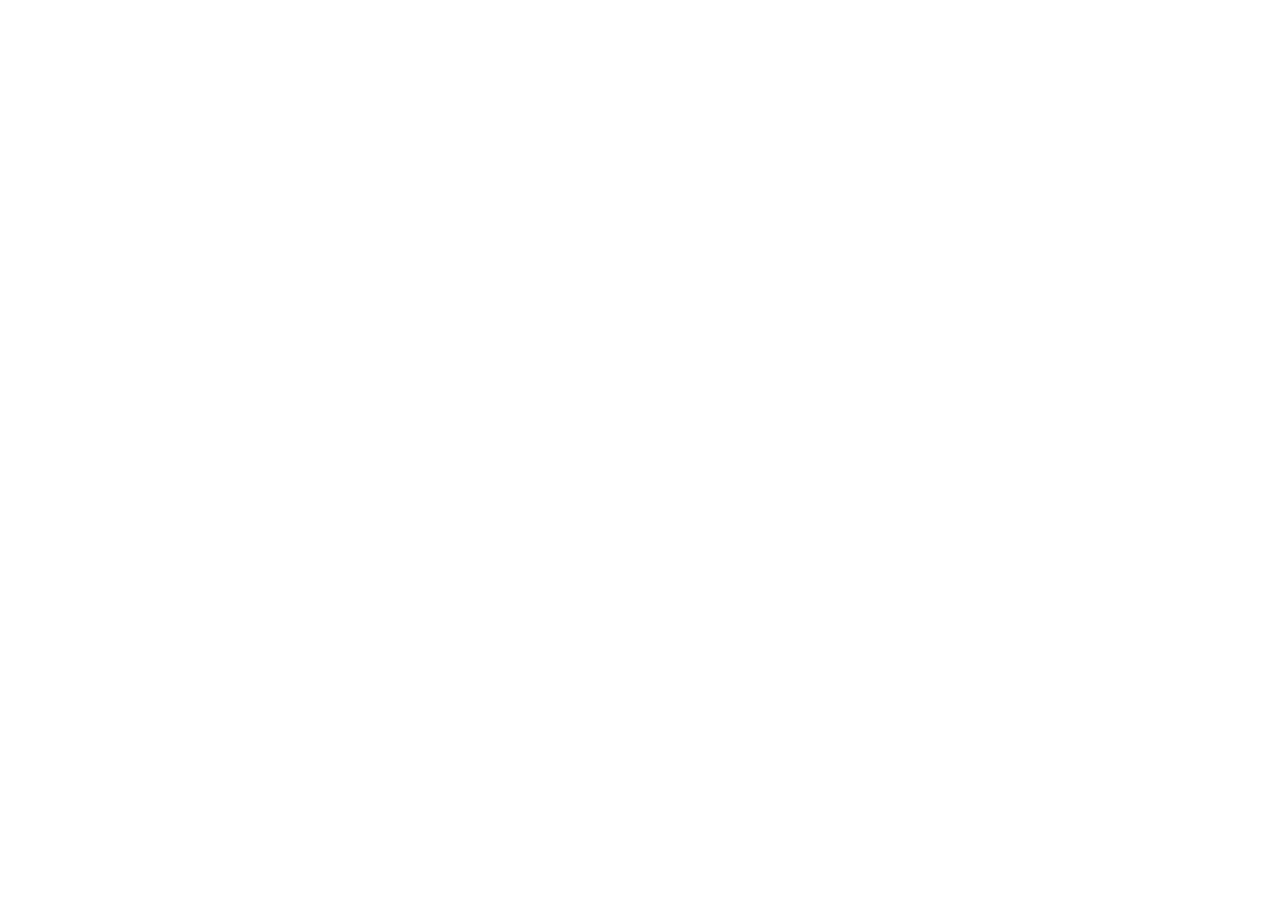
==== commit 7260548d: "הפניה אוטומטית ל-HTTPS מקישורי http ישנים Co-Authored-By: Claude Fable 5 <noreply@anthropic.com>" ====
--- a/index.html
+++ b/index.html
@@ -5,13 +5,27 @@
   <meta name="viewport" content="width=device-width, initial-scale=1, viewport-fit=cover">
   <title>קייטנת פליפר רעננה — הלו"ז היומי</title>
   <meta name="description" content="הלו&quot;ז היומי של קייטנת פליפר ברעננה: מה הילדים עושים עכשיו, מה מחכה בהמשך היום, והודעות חשובות להורים.">
-  <meta name="theme-color" content="#0c4a6e">
+  <meta name="theme-color" content="#1450b4">
   <link rel="icon" href="assets/favicon.svg" type="image/svg+xml">
-  <link rel="apple-touch-icon" href="assets/favicon.svg">
+  <link rel="apple-touch-icon" href="assets/icon-512.png">
+  <meta property="og:type" content="website">
+  <meta property="og:title" content="קייטנת פליפר רעננה — הלו&quot;ז היומי">
+  <meta property="og:description" content="מה הילדים שלכם עושים עכשיו בקייטנה, מה בהמשך היום, והודעות חשובות להורים.">
+  <meta property="og:url" content="https://flipper-raanana-2026.moranovich.com/">
+  <meta property="og:image" content="https://flipper-raanana-2026.moranovich.com/assets/og.png">
+  <meta property="og:image:width" content="1200">
+  <meta property="og:image:height" content="630">
+  <meta name="twitter:card" content="summary_large_image">
   <link rel="preconnect" href="https://fonts.googleapis.com">
   <link rel="preconnect" href="https://fonts.gstatic.com" crossorigin>
   <link href="https://fonts.googleapis.com/css2?family=Rubik:wght@400;500;600;700&display=swap" rel="stylesheet">
   <link rel="stylesheet" href="css/style.css">
+  <script>
+    // מבטיח שההורים תמיד על החיבור המאובטח, גם מקישורים ישנים של http
+    if (location.protocol === 'http:' && location.hostname !== 'localhost') {
+      location.replace(location.href.replace('http://', 'https://'));
+    }
+  </script>
 </head>
 <body>
 
@@ -35,12 +49,7 @@
           <h1>קייטנת פליפר רעננה</h1>
           <div class="day-theme" id="top-theme"></div>
         </div>
-        <button class="settings-btn" id="settings-btn" aria-label="החלפת קבוצות">
-          <svg viewBox="0 0 24 24" fill="none" stroke="currentColor" stroke-width="1.8" stroke-linecap="round">
-            <circle cx="12" cy="12" r="3.2"/>
-            <path d="M19.4 13.9a7.6 7.6 0 000-3.8l2-1.5-2-3.4-2.4.9a7.6 7.6 0 00-3.3-1.9L13.2 2h-2.4l-.5 2.2a7.6 7.6 0 00-3.3 1.9l-2.4-.9-2 3.4 2 1.5a7.6 7.6 0 000 3.8l-2 1.5 2 3.4 2.4-.9a7.6 7.6 0 003.3 1.9l.5 2.2h2.4l.5-2.2a7.6 7.6 0 003.3-1.9l2.4.9 2-3.4z"/>
-          </svg>
-        </button>
+        <button class="groups-btn" id="settings-btn" aria-label="החלפת קבוצות או הוספה"></button>
       </header>
       <div class="ticker" id="ticker" hidden>
         <div class="ticker-track" id="ticker-track"></div>
--- a/css/style.css
+++ b/css/style.css
@@ -123,12 +123,31 @@
 .topbar .titles { flex: 1; min-width: 0; }
 .topbar h1 { font-size: 18px; line-height: 1.15; font-weight: 700; }
 .topbar .day-theme { font-size: 12.5px; opacity: .85; white-space: nowrap; overflow: hidden; text-overflow: ellipsis; }
-.topbar .settings-btn {
-  width: 40px; height: 40px; border-radius: 10px;
-  background: rgba(255, 255, 255, .14);
+.topbar .groups-btn {
+  display: flex; align-items: center; gap: 6px;
+  padding: 6px 10px; border-radius: 10px;
+  background: rgba(255, 255, 255, .15);
+  border: 1px solid rgba(255, 255, 255, .22);
+  font-size: 12.5px; font-weight: 600; color: #fff;
+  flex: 0 0 auto;
+}
+.groups-btn .g-avatars { display: flex; }
+.groups-btn .g-mini {
+  width: 24px; height: 24px; border-radius: 50%;
   display: grid; place-items: center;
-}
-.topbar .settings-btn svg { width: 21px; height: 21px; }
+  border: 1.5px solid #fff;
+  margin-inline-start: -7px;
+}
+.groups-btn .g-mini:first-child { margin-inline-start: 0; }
+.groups-btn .g-mini svg { width: 15px; height: 15px; }
+.groups-btn .g-plus {
+  width: 24px; height: 24px; border-radius: 50%;
+  display: grid; place-items: center;
+  border: 1.5px dashed rgba(255, 255, 255, .7);
+  margin-inline-start: -7px;
+  font-size: 14px; font-weight: 700; color: #fff;
+  background: rgba(255, 255, 255, .12);
+}
 
 /* ============ טיקר הודעות ============ */
 
